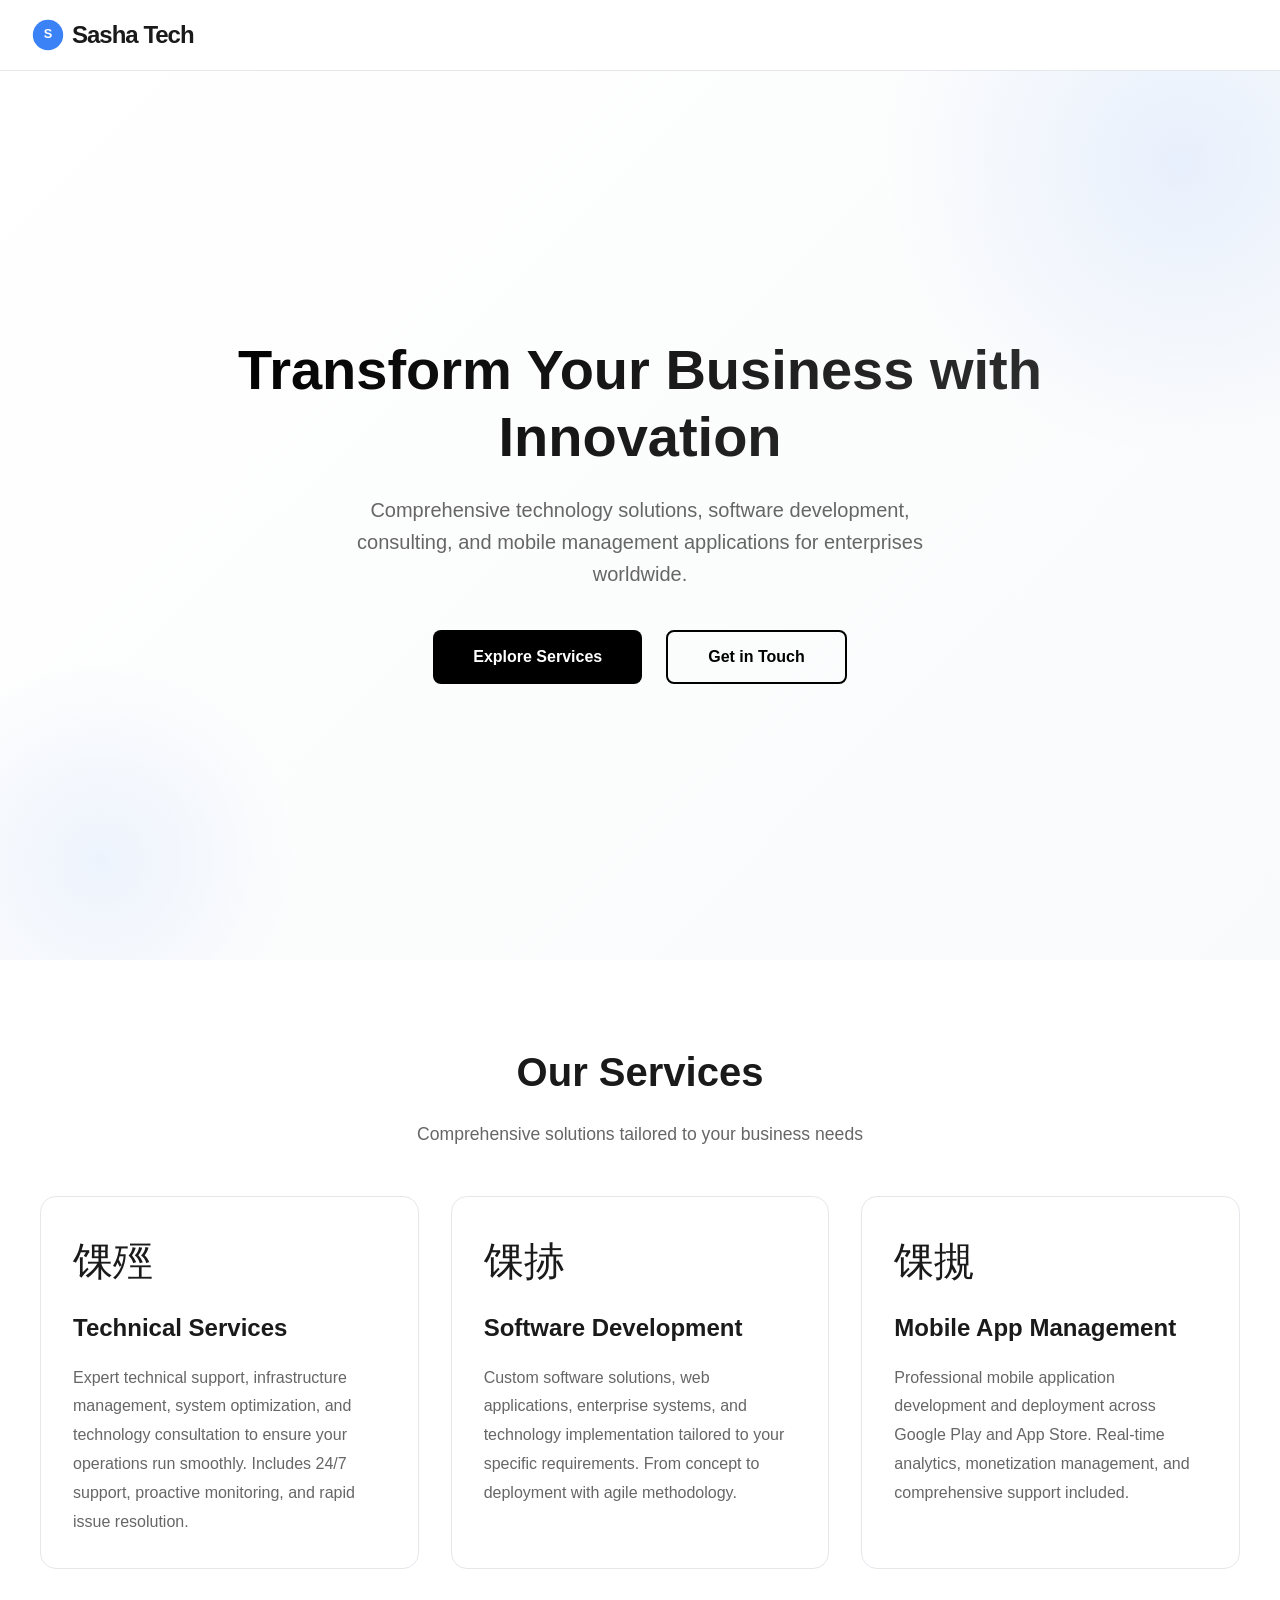
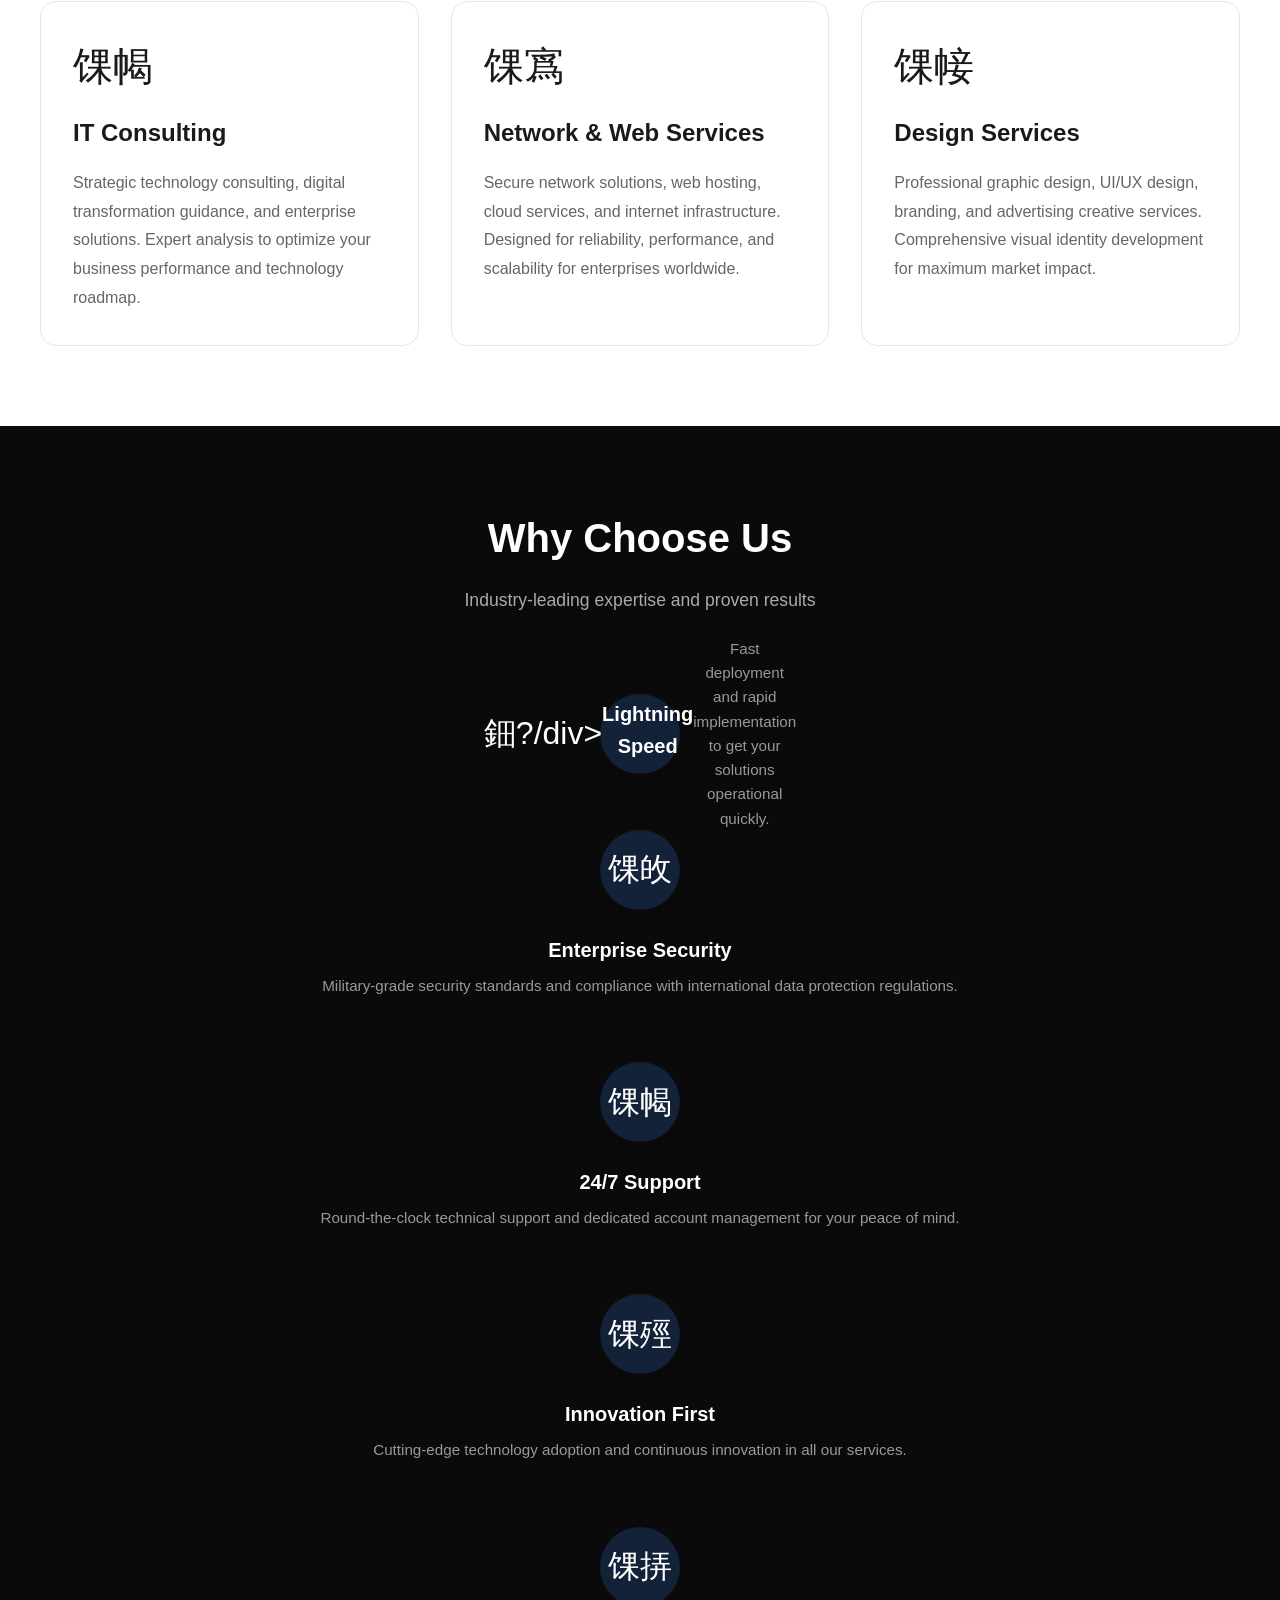
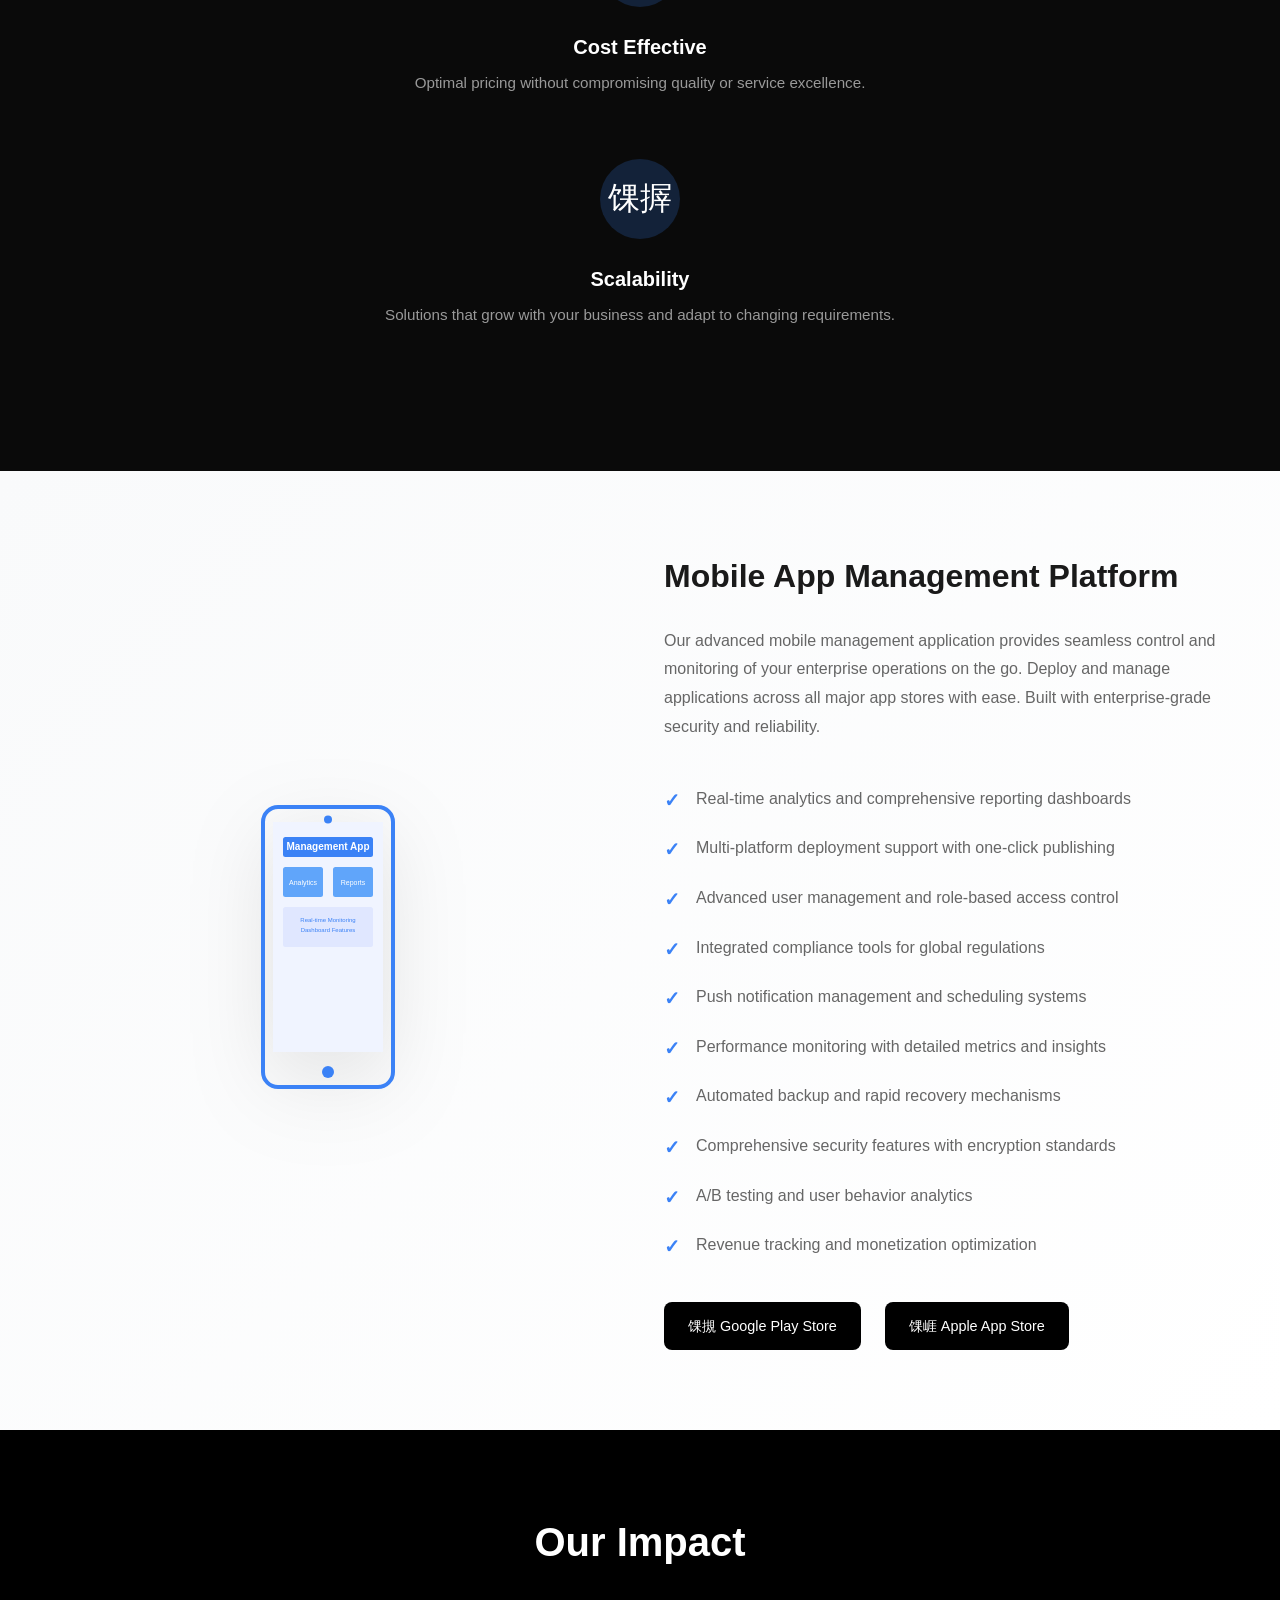
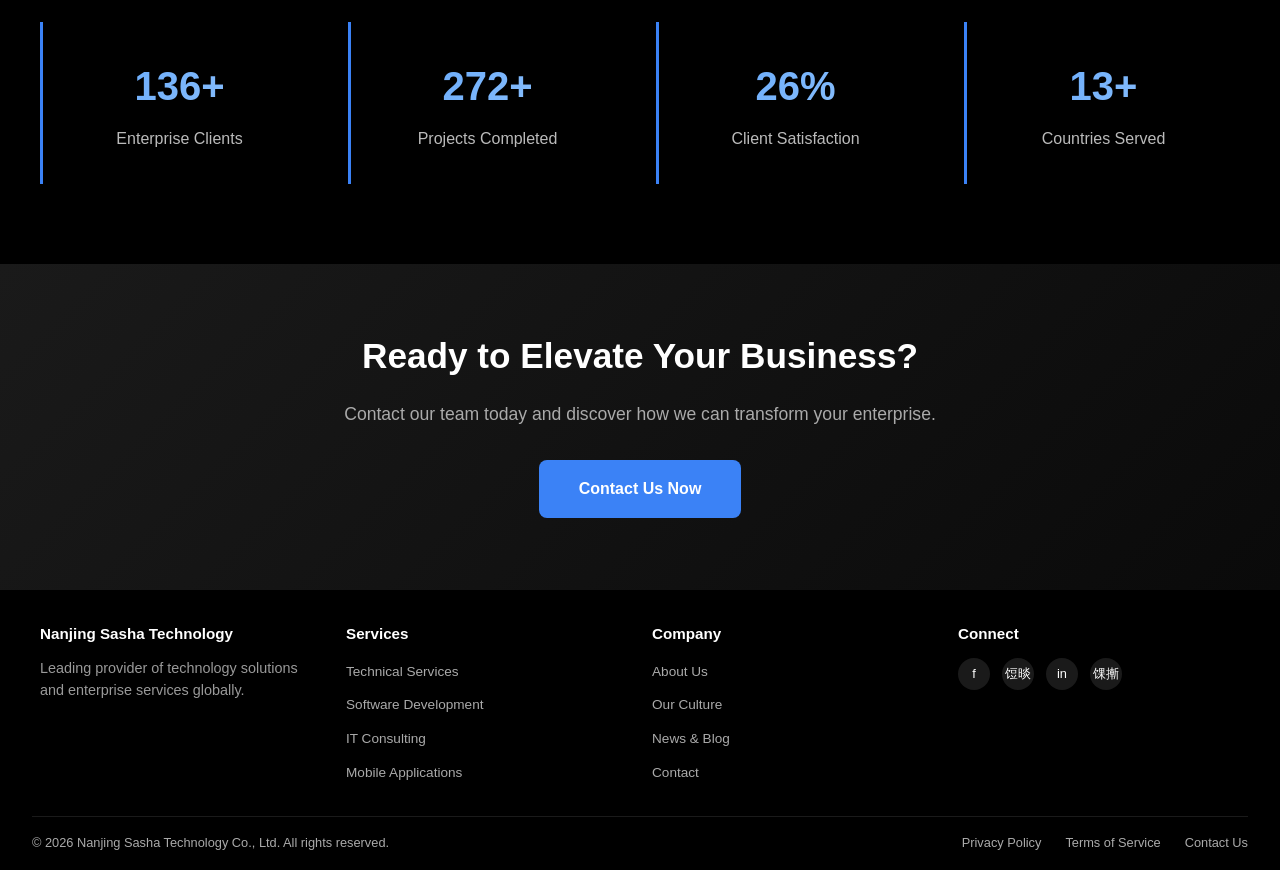
==== index.html @ 29200f88 "njsashatech" ====
﻿<!DOCTYPE html>
<html lang="en">
<head>
  <meta charset="UTF-8">
  <meta name="viewport" content="width=device-width, initial-scale=1.0">
  <meta name="description" content="Nanjing Sasha Technology - Leading Technology Solutions Provider for Global Markets. Technical Services, Software Development, IT Consulting, Mobile App Management Platform.">
  <meta name="keywords" content="technology solutions, software development, IT consulting, mobile app, technical services, enterprise solutions">
  <meta name="author" content="Nanjing Sasha Technology Co., Ltd">
  <meta property="og:title" content="Nanjing Sasha Technology - Enterprise Solutions">
  <meta property="og:description" content="Premium technology solutions and services for businesses worldwide.">
  <meta property="og:type" content="website">
  <meta property="og:url" content="https://njsashatech.com">
  
  <!-- Schema.org Structured Data -->
  <script type="application/ld+json">
  {
    "@context": "https://schema.org",
    "@type": "Organization",
    "name": "Nanjing Sasha Technology Co., Ltd",
    "url": "https://njsashatech.com",
    "logo": "https://njsashatech.com/images/logo.svg",
    "description": "Leading technology solutions and consulting services provider",
    "address": {
      "@type": "PostalAddress",
      "streetAddress": "Room 1327, Building 2, No. 222 Changhong Road",
      "addressLocality": "Nanjing",
      "addressRegion": "Jiangsu",
      "postalCode": "210000",
      "addressCountry": "CN"
    },
    "contactPoint": {
      "@type": "ContactPoint",
      "contactType": "Customer Support",
      "email": "support@dnjsashatech.com"
    },
    "sameAs": [
      "https://www.google.com",
      "https://www.facebook.com"
    ]
  }
  </script>
  
  <title>Nanjing Sasha Technology - Enterprise Solutions & IT Services</title>
  <link rel="canonical" href="https://njsashatech.com/">
  <link rel="icon" type="image/svg+xml" href="./images/logo.svg">
  <link rel="stylesheet" href="./css/styles.css">
</head>
<body>
  <!-- Header Navigation -->
  <header>
    <nav class="navbar">
      <a href="./index.html" class="logo">
        <svg viewBox="0 0 200 200" width="32" height="32">
          <circle cx="100" cy="100" r="95" fill="#3b82f6"/>
          <text x="100" y="120" text-anchor="middle" font-size="80" font-weight="bold" fill="white" font-family="Arial">S</text>
        </svg>
        Sasha Tech
      </a>
      <button class="mobile-menu-btn">鈽?/button>
      <nav>
        <ul>
          <li><a href="#home">Home</a></li>
          <li><a href="./services.html">Services</a></li>
          <li><a href="./culture.html">Culture</a></li>
          <li><a href="./news.html">News</a></li>
          <li><a href="./contact.html">Contact</a></li>
        </ul>
      </nav>
    </nav>
  </header>

  <!-- Hero Section -->
  <section id="home" class="hero">
    <div class="hero-content">
      <h1>Transform Your Business with Innovation</h1>
      <p>Comprehensive technology solutions, software development, consulting, and mobile management applications for enterprises worldwide.</p>
      <div class="hero-buttons">
        <button class="btn btn-primary" onclick="window.location.href='./services.html'">Explore Services</button>
        <button class="btn btn-secondary" onclick="window.location.href='./contact.html'">Get in Touch</button>
      </div>
    </div>
  </section>

  <!-- Services Overview Section -->
  <section id="services-overview">
    <div class="container">
      <h2 class="section-title fade-in">Our Services</h2>
      <p class="section-subtitle fade-in">Comprehensive solutions tailored to your business needs</p>
      
      <div class="services-grid">
        <div class="service-card fade-in">
          <div class="service-icon">馃殌</div>
          <h3>Technical Services</h3>
          <p>Expert technical support, infrastructure management, system optimization, and technology consultation to ensure your operations run smoothly. Includes 24/7 support, proactive monitoring, and rapid issue resolution.</p>
        </div>
        
        <div class="service-card fade-in">
          <div class="service-icon">馃捇</div>
          <h3>Software Development</h3>
          <p>Custom software solutions, web applications, enterprise systems, and technology implementation tailored to your specific requirements. From concept to deployment with agile methodology.</p>
        </div>
        
        <div class="service-card fade-in">
          <div class="service-icon">馃摫</div>
          <h3>Mobile App Management</h3>
          <p>Professional mobile application development and deployment across Google Play and App Store. Real-time analytics, monetization management, and comprehensive support included.</p>
        </div>
        
        <div class="service-card fade-in">
          <div class="service-icon">馃幆</div>
          <h3>IT Consulting</h3>
          <p>Strategic technology consulting, digital transformation guidance, and enterprise solutions. Expert analysis to optimize your business performance and technology roadmap.</p>
        </div>
        
        <div class="service-card fade-in">
          <div class="service-icon">馃寪</div>
          <h3>Network & Web Services</h3>
          <p>Secure network solutions, web hosting, cloud services, and internet infrastructure. Designed for reliability, performance, and scalability for enterprises worldwide.</p>
        </div>
        
        <div class="service-card fade-in">
          <div class="service-icon">馃帹</div>
          <h3>Design Services</h3>
          <p>Professional graphic design, UI/UX design, branding, and advertising creative services. Comprehensive visual identity development for maximum market impact.</p>
        </div>
      </div>
    </div>
  </section>

  <!-- Features Section -->
  <section class="features">
    <div class="container">
      <h2 class="section-title">Why Choose Us</h2>
      <p class="section-subtitle">Industry-leading expertise and proven results</p>
      
      <div class="features-grid">
        <div class="feature-item fade-in">
          <div class="feature-icon">鈿?/div>
          <h3>Lightning Speed</h3>
          <p>Fast deployment and rapid implementation to get your solutions operational quickly.</p>
        </div>
        
        <div class="feature-item fade-in">
          <div class="feature-icon">馃敀</div>
          <h3>Enterprise Security</h3>
          <p>Military-grade security standards and compliance with international data protection regulations.</p>
        </div>
        
        <div class="feature-item fade-in">
          <div class="feature-icon">馃幆</div>
          <h3>24/7 Support</h3>
          <p>Round-the-clock technical support and dedicated account management for your peace of mind.</p>
        </div>
        
        <div class="feature-item fade-in">
          <div class="feature-icon">馃殌</div>
          <h3>Innovation First</h3>
          <p>Cutting-edge technology adoption and continuous innovation in all our services.</p>
        </div>
        
        <div class="feature-item fade-in">
          <div class="feature-icon">馃挵</div>
          <h3>Cost Effective</h3>
          <p>Optimal pricing without compromising quality or service excellence.</p>
        </div>
        
        <div class="feature-item fade-in">
          <div class="feature-icon">馃搱</div>
          <h3>Scalability</h3>
          <p>Solutions that grow with your business and adapt to changing requirements.</p>
        </div>
      </div>
    </div>
  </section>

  <!-- Mobile App Section -->
  <section class="mobile-app">
    <div class="container">
      <div class="app-content">
        <div class="app-image">
          <svg viewBox="0 0 300 600" width="150" height="300">
            <rect x="20" y="20" width="260" height="560" rx="30" fill="none" stroke="#3b82f6" stroke-width="8"/>
            <rect x="40" y="50" width="220" height="460" fill="#f0f4ff"/>
            <circle cx="150" cy="45" r="8" fill="#3b82f6"/>
            <rect x="60" y="80" width="180" height="40" fill="#3b82f6" rx="5"/>
            <text x="150" y="105" text-anchor="middle" font-size="20" fill="white" font-weight="bold">Management App</text>
            <rect x="60" y="140" width="80" height="60" fill="#60a5fa" rx="5"/>
            <text x="100" y="175" text-anchor="middle" font-size="14" fill="white">Analytics</text>
            <rect x="160" y="140" width="80" height="60" fill="#60a5fa" rx="5"/>
            <text x="200" y="175" text-anchor="middle" font-size="14" fill="white">Reports</text>
            <rect x="60" y="220" width="180" height="80" fill="#e0e7ff" rx="5"/>
            <text x="150" y="250" text-anchor="middle" font-size="12" fill="#3b82f6">Real-time Monitoring</text>
            <text x="150" y="270" text-anchor="middle" font-size="12" fill="#3b82f6">Dashboard Features</text>
            <circle cx="150" cy="550" r="12" fill="#3b82f6"/>
          </svg>
        </div>
        
        <div class="app-description">
          <h2>Mobile App Management Platform</h2>
          <p>Our advanced mobile management application provides seamless control and monitoring of your enterprise operations on the go. Deploy and manage applications across all major app stores with ease. Built with enterprise-grade security and reliability.</p>
          
          <ul class="app-features">
            <li>Real-time analytics and comprehensive reporting dashboards</li>
            <li>Multi-platform deployment support with one-click publishing</li>
            <li>Advanced user management and role-based access control</li>
            <li>Integrated compliance tools for global regulations</li>
            <li>Push notification management and scheduling systems</li>
            <li>Performance monitoring with detailed metrics and insights</li>
            <li>Automated backup and rapid recovery mechanisms</li>
            <li>Comprehensive security features with encryption standards</li>
            <li>A/B testing and user behavior analytics</li>
            <li>Revenue tracking and monetization optimization</li>
          </ul>
          
          <div class="store-badges">
            <a href="#" class="store-badge">馃摫 Google Play Store</a>
            <a href="#" class="store-badge">馃崕 Apple App Store</a>
          </div>
        </div>
      </div>
    </div>
  </section>

  <!-- Stats Section -->
  <section class="stats">
    <div class="container">
      <h2 class="section-title">Our Impact</h2>
      
      <div class="stats-grid">
        <div class="stat-item">
          <div class="stat-number" data-target="500">500+</div>
          <div class="stat-label">Enterprise Clients</div>
        </div>
        
        <div class="stat-item">
          <div class="stat-number" data-target="1000">1000+</div>
          <div class="stat-label">Projects Completed</div>
        </div>
        
        <div class="stat-item">
          <div class="stat-number" data-target="98">98%</div>
          <div class="stat-label">Client Satisfaction</div>
        </div>
        
        <div class="stat-item">
          <div class="stat-number" data-target="50">50+</div>
          <div class="stat-label">Countries Served</div>
        </div>
      </div>
    </div>
  </section>

  <!-- CTA Section -->
  <section style="background: linear-gradient(135deg, #1a1a1a 0%, #0a0a0a 100%); color: white; text-align: center; padding: 4rem 2rem;">
    <div class="container">
      <h2 style="font-size: 2.2rem; margin-bottom: 1rem;">Ready to Elevate Your Business?</h2>
      <p style="font-size: 1.1rem; margin-bottom: 2rem; color: #aaa;">Contact our team today and discover how we can transform your enterprise.</p>
      <a href="./contact.html" class="btn btn-primary" style="background: #3b82f6;">Contact Us Now</a>
    </div>
  </section>

  <!-- Footer -->
  <footer>
    <div class="footer-content">
      <div class="footer-section">
        <h4>Nanjing Sasha Technology</h4>
        <p style="color: #999; font-size: 0.9rem; margin-top: 0.5rem;">Leading provider of technology solutions and enterprise services globally.</p>
      </div>
      
      <div class="footer-section">
        <h4>Services</h4>
        <ul>
          <li><a href="./services.html">Technical Services</a></li>
          <li><a href="./services.html">Software Development</a></li>
          <li><a href="./services.html">IT Consulting</a></li>
          <li><a href="./services.html">Mobile Applications</a></li>
        </ul>
      </div>
      
      <div class="footer-section">
        <h4>Company</h4>
        <ul>
          <li><a href="./culture.html">About Us</a></li>
          <li><a href="./culture.html">Our Culture</a></li>
          <li><a href="./news.html">News & Blog</a></li>
          <li><a href="./contact.html">Contact</a></li>
        </ul>
      </div>
      
      <div class="footer-section">
        <h4>Connect</h4>
        <div class="footer-social">
          <a href="#" class="social-icon" title="Facebook">f</a>
          <a href="#" class="social-icon" title="Twitter">饾晱</a>
          <a href="#" class="social-icon" title="LinkedIn">in</a>
          <a href="#" class="social-icon" title="Instagram">馃摲</a>
        </div>
      </div>
    </div>
    
    <div class="footer-bottom">
      <div>&copy; 2026 Nanjing Sasha Technology Co., Ltd. All rights reserved.</div>
      <div class="footer-links">
        <a href="./privacy.html">Privacy Policy</a>
        <a href="./terms.html">Terms of Service</a>
        <a href="./contact.html">Contact Us</a>
      </div>
    </div>
  </footer>

  <script src="./js/main.js"></script>
</body>
</html>
---- css/styles.css ----
/* =================================================================
   NANJING SASHA TECHNOLOGY - Global Styles
   Premium Corporate Website with Tesla-inspired Design
   ================================================================= */

* {
  margin: 0;
  padding: 0;
  box-sizing: border-box;
}

:root {
  --primary-color: #000;
  --secondary-color: #f1f1f1;
  --accent-color: #3b82f6;
  --text-dark: #1a1a1a;
  --text-light: #666;
  --bg-light: #ffffff;
  --bg-dark: #0a0a0a;
  --border-color: #e5e7eb;
  --transition: all 0.3s cubic-bezier(0.4, 0, 0.2, 1);
  --transition-slow: all 0.6s cubic-bezier(0.4, 0, 0.2, 1);
}

html {
  scroll-behavior: smooth;
  font-size: 16px;
}

body {
  font-family: -apple-system, BlinkMacSystemFont, 'Segoe UI', 'Roboto', 'Oxygen',
    'Ubuntu', 'Cantarell', 'Fira Sans', 'Droid Sans', 'Helvetica Neue',
    sans-serif;
  -webkit-font-smoothing: antialiased;
  -moz-osx-font-smoothing: grayscale;
  color: var(--text-dark);
  background-color: var(--bg-light);
  line-height: 1.6;
  overflow-x: hidden;
}

/* =================================================================
   HEADER & NAVIGATION
   ================================================================= */

header {
  position: fixed;
  top: 0;
  left: 0;
  right: 0;
  z-index: 1000;
  background: rgba(255, 255, 255, 0.95);
  backdrop-filter: blur(10px);
  border-bottom: 1px solid var(--border-color);
  transition: var(--transition);
}

header.scrolled {
  box-shadow: 0 4px 20px rgba(0, 0, 0, 0.08);
  background: rgba(255, 255, 255, 0.98);
}

.navbar {
  display: flex;
  justify-content: space-between;
  align-items: center;
  padding: 1rem 2rem;
  max-width: 100%;
}

.logo {
  font-size: 1.5rem;
  font-weight: 700;
  letter-spacing: -1px;
  display: flex;
  align-items: center;
  gap: 0.5rem;
}

.logo svg {
  width: 32px;
  height: 32px;
  transition: var(--transition);
}

.logo:hover svg {
  transform: scale(1.1);
}

nav ul {
  display: flex;
  list-style: none;
  gap: 2rem;
}

nav a {
  text-decoration: none;
  color: var(--text-dark);
  font-weight: 500;
  font-size: 0.95rem;
  position: relative;
  transition: var(--transition);
}

nav a::after {
  content: '';
  position: absolute;
  bottom: -4px;
  left: 0;
  width: 0;
  height: 2px;
  background: var(--accent-color);
  transition: width 0.3s ease;
}

nav a:hover::after {
  width: 100%;
}

.mobile-menu-btn {
  display: none;
  background: none;
  border: none;
  cursor: pointer;
  font-size: 1.5rem;
}

/* =================================================================
   HERO SECTION
   ================================================================= */

.hero {
  margin-top: 60px;
  min-height: 100vh;
  display: flex;
  align-items: center;
  justify-content: center;
  background: linear-gradient(135deg, #ffffff 0%, #f9fafb 100%);
  position: relative;
  overflow: hidden;
}

.hero::before {
  content: '';
  position: absolute;
  width: 600px;
  height: 600px;
  background: radial-gradient(circle, rgba(59, 130, 246, 0.1) 0%, transparent 70%);
  border-radius: 50%;
  top: -200px;
  right: -200px;
  animation: float 6s ease-in-out infinite;
}

.hero::after {
  content: '';
  position: absolute;
  width: 400px;
  height: 400px;
  background: radial-gradient(circle, rgba(59, 130, 246, 0.08) 0%, transparent 70%);
  border-radius: 50%;
  bottom: -100px;
  left: -100px;
  animation: float 8s ease-in-out infinite reverse;
}

@keyframes float {
  0%, 100% {
    transform: translateY(0px);
  }
  50% {
    transform: translateY(30px);
  }
}

.hero-content {
  position: relative;
  z-index: 2;
  text-align: center;
  max-width: 900px;
  padding: 2rem;
  animation: fadeInUp 0.8s ease 0.2s both;
}

@keyframes fadeInUp {
  from {
    opacity: 0;
    transform: translateY(30px);
  }
  to {
    opacity: 1;
    transform: translateY(0);
  }
}

.hero h1 {
  font-size: 3.5rem;
  font-weight: 700;
  line-height: 1.2;
  margin-bottom: 1.5rem;
  background: linear-gradient(135deg, #000 0%, #333 100%);
  -webkit-background-clip: text;
  -webkit-text-fill-color: transparent;
  background-clip: text;
}

.hero p {
  font-size: 1.25rem;
  color: var(--text-light);
  margin-bottom: 2.5rem;
  max-width: 600px;
  margin-left: auto;
  margin-right: auto;
}

.hero-buttons {
  display: flex;
  gap: 1.5rem;
  justify-content: center;
  flex-wrap: wrap;
}

.btn {
  padding: 1rem 2.5rem;
  font-size: 1rem;
  font-weight: 600;
  border: none;
  border-radius: 0.5rem;
  cursor: pointer;
  transition: var(--transition);
  text-decoration: none;
  display: inline-block;
  position: relative;
  overflow: hidden;
}

.btn::before {
  content: '';
  position: absolute;
  top: 50%;
  left: 50%;
  width: 0;
  height: 0;
  border-radius: 50%;
  background: rgba(255, 255, 255, 0.2);
  transform: translate(-50%, -50%);
  transition: width 0.6s, height 0.6s;
}

.btn:hover::before {
  width: 300px;
  height: 300px;
}

.btn-primary {
  background: var(--primary-color);
  color: white;
}

.btn-primary:hover {
  transform: translateY(-2px);
  box-shadow: 0 20px 40px rgba(0, 0, 0, 0.2);
}

.btn-secondary {
  background: transparent;
  color: var(--primary-color);
  border: 2px solid var(--primary-color);
}

.btn-secondary:hover {
  background: var(--primary-color);
  color: white;
  transform: translateY(-2px);
}

/* =================================================================
   SECTIONS
   ================================================================= */

section {
  padding: 5rem 2rem;
}

.container {
  max-width: 1200px;
  margin: 0 auto;
}

.section-title {
  font-size: 2.5rem;
  font-weight: 700;
  text-align: center;
  margin-bottom: 1rem;
  animation: fadeIn 0.6s ease;
}

.section-subtitle {
  font-size: 1.1rem;
  color: var(--text-light);
  text-align: center;
  margin-bottom: 3rem;
}

/* =================================================================
   SERVICES SECTION
   ================================================================= */

.services-grid {
  display: grid;
  grid-template-columns: repeat(auto-fit, minmax(300px, 1fr));
  gap: 2rem;
  margin-top: 3rem;
}

.service-card {
  background: var(--bg-light);
  border: 1px solid var(--border-color);
  border-radius: 1rem;
  padding: 2rem;
  transition: var(--transition);
  position: relative;
  overflow: hidden;
}

.service-card::before {
  content: '';
  position: absolute;
  top: 0;
  left: 0;
  right: 0;
  height: 4px;
  background: linear-gradient(90deg, var(--accent-color), #60a5fa);
  transform: scaleX(0);
  transform-origin: left;
  transition: transform 0.5s ease;
}

.service-card:hover {
  border-color: var(--accent-color);
  box-shadow: 0 20px 40px rgba(59, 130, 246, 0.1);
  transform: translateY(-5px);
}

.service-card:hover::before {
  transform: scaleX(1);
}

.service-icon {
  font-size: 2.5rem;
  margin-bottom: 1rem;
  display: inline-block;
  transition: var(--transition);
}

.service-card:hover .service-icon {
  transform: scale(1.2) rotate(5deg);
}

.service-card h3 {
  font-size: 1.5rem;
  margin-bottom: 1rem;
}

.service-card p {
  color: var(--text-light);
  line-height: 1.8;
}

/* =================================================================
   FEATURES SECTION
   ================================================================= */

.features {
  background: var(--bg-dark);
  color: white;
}

.features .section-title {
  color: white;
}

.features .section-subtitle {
  color: #aaa;
}

.features-grid {
  display: grid;
  grid-template-columns: repeat(auto-fit, minmax(250px, 1fr));
  gap: 2rem;
  margin-top: 3rem;
}

.feature-item {
  text-align: center;
  padding: 2rem;
  transition: var(--transition);
}

.feature-item:hover {
  transform: translateY(-10px);
}

.feature-icon {
  width: 80px;
  height: 80px;
  background: rgba(59, 130, 246, 0.2);
  border-radius: 50%;
  display: flex;
  align-items: center;
  justify-content: center;
  margin: 0 auto 1.5rem;
  font-size: 2rem;
  transition: var(--transition);
}

.feature-item:hover .feature-icon {
  background: rgba(59, 130, 246, 0.4);
  transform: scale(1.1) rotate(10deg);
}

.feature-item h3 {
  font-size: 1.25rem;
  margin-bottom: 0.5rem;
}

.feature-item p {
  color: #999;
  font-size: 0.95rem;
}

/* =================================================================
   MOBILE APP SECTION
   ================================================================= */

.mobile-app {
  background: linear-gradient(135deg, #f9fafb 0%, #ffffff 100%);
}

.app-content {
  display: grid;
  grid-template-columns: 1fr 1fr;
  gap: 3rem;
  align-items: center;
}

.app-image {
  text-align: center;
  animation: slideInRight 0.8s ease;
}

.app-image svg {
  max-width: 100%;
  height: auto;
  filter: drop-shadow(0 20px 40px rgba(0, 0, 0, 0.1));
}

.app-description h2 {
  font-size: 2rem;
  margin-bottom: 1.5rem;
}

.app-description p {
  color: var(--text-light);
  margin-bottom: 1.5rem;
  line-height: 1.8;
}

.app-features {
  margin: 2rem 0;
}

.app-features li {
  list-style: none;
  padding: 0.75rem 0;
  padding-left: 2rem;
  position: relative;
  color: var(--text-light);
}

.app-features li::before {
  content: '✓';
  position: absolute;
  left: 0;
  color: var(--accent-color);
  font-weight: bold;
  font-size: 1.2rem;
}

@keyframes slideInRight {
  from {
    opacity: 0;
    transform: translateX(50px);
  }
  to {
    opacity: 1;
    transform: translateX(0);
  }
}

.store-badges {
  display: flex;
  gap: 1.5rem;
  margin-top: 2rem;
}

.store-badge {
  display: inline-block;
  padding: 0.8rem 1.5rem;
  background: var(--primary-color);
  color: white;
  border-radius: 0.5rem;
  text-decoration: none;
  font-size: 0.9rem;
  transition: var(--transition);
}

.store-badge:hover {
  transform: translateY(-3px);
  box-shadow: 0 10px 25px rgba(0, 0, 0, 0.15);
}

/* =================================================================
   STATS SECTION
   ================================================================= */

.stats {
  background: var(--primary-color);
  color: white;
}

.stats .section-title {
  color: white;
}

.stats-grid {
  display: grid;
  grid-template-columns: repeat(auto-fit, minmax(200px, 1fr));
  gap: 2rem;
  margin-top: 3rem;
}

.stat-item {
  text-align: center;
  padding: 2rem;
  border-left: 3px solid var(--accent-color);
  animation: slideUp 0.6s ease;
}

@keyframes slideUp {
  from {
    opacity: 0;
    transform: translateY(20px);
  }
  to {
    opacity: 1;
    transform: translateY(0);
  }
}

.stat-number {
  font-size: 2.5rem;
  font-weight: 700;
  margin-bottom: 0.5rem;
  background: linear-gradient(135deg, #60a5fa, #93c5fd);
  -webkit-background-clip: text;
  -webkit-text-fill-color: transparent;
  background-clip: text;
}

.stat-label {
  font-size: 1rem;
  color: #bbb;
}

/* =================================================================
   CULTURE SECTION
   ================================================================= */

.culture-grid {
  display: grid;
  grid-template-columns: repeat(auto-fit, minmax(280px, 1fr));
  gap: 2rem;
  margin-top: 3rem;
}

.culture-card {
  background: var(--bg-light);
  border-radius: 1rem;
  overflow: hidden;
  transition: var(--transition);
  box-shadow: 0 10px 30px rgba(0, 0, 0, 0.05);
}

.culture-card:hover {
  transform: translateY(-10px);
  box-shadow: 0 20px 40px rgba(0, 0, 0, 0.15);
}

.culture-image {
  width: 100%;
  height: 200px;
  background: linear-gradient(135deg, var(--accent-color), #60a5fa);
  display: flex;
  align-items: center;
  justify-content: center;
  font-size: 3rem;
  overflow: hidden;
}

.culture-image svg {
  width: 80%;
  height: 80%;
}

.culture-content {
  padding: 1.5rem;
}

.culture-content h3 {
  font-size: 1.3rem;
  margin-bottom: 0.5rem;
}

.culture-content p {
  color: var(--text-light);
  font-size: 0.95rem;
  line-height: 1.6;
}

/* =================================================================
   NEWS/BLOG SECTION
   ================================================================= */

.news-grid {
  display: grid;
  grid-template-columns: repeat(auto-fit, minmax(300px, 1fr));
  gap: 2rem;
  margin-top: 3rem;
}

.news-card {
  background: var(--bg-light);
  border-radius: 1rem;
  overflow: hidden;
  transition: var(--transition);
  border: 1px solid var(--border-color);
}

.news-card:hover {
  box-shadow: 0 20px 40px rgba(0, 0, 0, 0.1);
  transform: translateY(-5px);
}

.news-date {
  padding: 1rem;
  background: var(--accent-color);
  color: white;
  font-size: 0.9rem;
  font-weight: 600;
}

.news-content {
  padding: 1.5rem;
}

.news-content h3 {
  font-size: 1.25rem;
  margin-bottom: 0.5rem;
}

.news-excerpt {
  color: var(--text-light);
  font-size: 0.95rem;
  line-height: 1.6;
  margin-bottom: 1rem;
}

.read-more {
  color: var(--accent-color);
  text-decoration: none;
  font-weight: 600;
  transition: var(--transition);
}

.read-more:hover {
  gap: 0.5rem;
  display: inline-flex;
  align-items: center;
}

/* =================================================================
   CONTACT SECTION
   ================================================================= */

.contact {
  background: linear-gradient(135deg, var(--bg-dark) 0%, #1a1a1a 100%);
  color: white;
}

.contact .section-title {
  color: white;
}

.contact .section-subtitle {
  color: #aaa;
}

.contact-container {
  display: grid;
  grid-template-columns: 1fr 1fr;
  gap: 3rem;
  margin-top: 3rem;
}

.contact-info {
  display: flex;
  flex-direction: column;
  gap: 2rem;
}

.contact-item {
  display: flex;
  gap: 1.5rem;
  animation: fadeIn 0.6s ease;
}

.contact-icon {
  width: 50px;
  height: 50px;
  background: rgba(59, 130, 246, 0.2);
  border-radius: 50%;
  display: flex;
  align-items: center;
  justify-content: center;
  font-size: 1.5rem;
  flex-shrink: 0;
}

.contact-details h3 {
  margin-bottom: 0.25rem;
  color: var(--accent-color);
}

.contact-details p {
  color: #ccc;
}

.contact-details a {
  color: var(--accent-color);
  text-decoration: none;
  transition: var(--transition);
}

.contact-details a:hover {
  text-decoration: underline;
}

.contact-form {
  background: rgba(255, 255, 255, 0.05);
  padding: 2rem;
  border-radius: 1rem;
  border: 1px solid rgba(255, 255, 255, 0.1);
  backdrop-filter: blur(10px);
}

.contact-form h3 {
  margin-bottom: 1.5rem;
}

.form-group {
  margin-bottom: 1.5rem;
}

.form-group label {
  display: block;
  margin-bottom: 0.5rem;
  font-size: 0.95rem;
  font-weight: 500;
}

.form-group input,
.form-group textarea {
  width: 100%;
  padding: 0.8rem;
  background: rgba(255, 255, 255, 0.1);
  border: 1px solid rgba(255, 255, 255, 0.2);
  border-radius: 0.5rem;
  color: white;
  font-family: inherit;
  transition: var(--transition);
}

.form-group input::placeholder,
.form-group textarea::placeholder {
  color: rgba(255, 255, 255, 0.5);
}

.form-group input:focus,
.form-group textarea:focus {
  outline: none;
  background: rgba(255, 255, 255, 0.15);
  border-color: var(--accent-color);
  box-shadow: 0 0 20px rgba(59, 130, 246, 0.3);
}

.form-group textarea {
  resize: vertical;
  min-height: 120px;
}

.form-submit {
  width: 100%;
  padding: 1rem;
  background: var(--accent-color);
  color: white;
  border: none;
  border-radius: 0.5rem;
  font-size: 1rem;
  font-weight: 600;
  cursor: pointer;
  transition: var(--transition);
}

.form-submit:hover {
  background: #2563eb;
  transform: translateY(-2px);
  box-shadow: 0 10px 25px rgba(59, 130, 246, 0.3);
}

@keyframes fadeIn {
  from {
    opacity: 0;
  }
  to {
    opacity: 1;
  }
}

/* =================================================================
   FOOTER
   ================================================================= */

footer {
  background: var(--primary-color);
  color: #aaa;
  padding: 2rem 2rem 1rem;
}

.footer-content {
  max-width: 1200px;
  margin: 0 auto;
  display: grid;
  grid-template-columns: repeat(auto-fit, minmax(180px, 1fr));
  gap: 1.5rem;
  margin-bottom: 1.5rem;
}

.footer-section h4 {
  color: white;
  margin-bottom: 0.75rem;
  font-size: 0.95rem;
  font-weight: 600;
}

.footer-section p {
  font-size: 0.85rem;
  line-height: 1.5;
}

.footer-section ul {
  list-style: none;
}

.footer-section ul li {
  margin-bottom: 0.5rem;
}

.footer-section ul li a {
  color: #aaa;
  text-decoration: none;
  transition: var(--transition);
  font-size: 0.85rem;
}

.footer-section ul li a:hover {
  color: var(--accent-color);
}

.footer-social {
  display: flex;
  gap: 0.75rem;
}

.social-icon {
  width: 32px;
  height: 32px;
  background: rgba(255, 255, 255, 0.1);
  border-radius: 50%;
  display: flex;
  align-items: center;
  justify-content: center;
  text-decoration: none;
  color: white;
  transition: var(--transition);
  font-size: 0.8rem;
}

.social-icon:hover {
  background: var(--accent-color);
  transform: translateY(-2px);
}

.footer-bottom {
  border-top: 1px solid rgba(255, 255, 255, 0.1);
  padding-top: 1rem;
  display: flex;
  justify-content: space-between;
  align-items: center;
  flex-wrap: wrap;
  gap: 0.75rem;
  font-size: 0.8rem;
}

.footer-links {
  display: flex;
  gap: 1.5rem;
}

.footer-links a {
  color: #aaa;
  text-decoration: none;
  font-size: 0.8rem;
  transition: var(--transition);
}

.footer-links a:hover {
  color: var(--accent-color);
}

/* =================================================================
   RESPONSIVE DESIGN
   ================================================================= */

@media (max-width: 768px) {
  .hero h1 {
    font-size: 2rem;
  }

  .hero p {
    font-size: 1rem;
  }

  nav ul {
    display: none;
  }

  .mobile-menu-btn {
    display: block;
  }

  nav.mobile-open ul {
    display: flex;
    flex-direction: column;
    position: absolute;
    top: 60px;
    left: 0;
    right: 0;
    background: white;
    padding: 1rem;
    gap: 0;
    box-shadow: 0 4px 12px rgba(0, 0, 0, 0.1);
  }

  nav.mobile-open a {
    padding: 0.75rem 0;
    display: block;
  }

  .hero-buttons {
    flex-direction: column;
  }

  .app-content {
    grid-template-columns: 1fr;
  }

  .contact-container {
    grid-template-columns: 1fr;
  }

  section {
    padding: 3rem 1rem;
  }

  .section-title {
    font-size: 1.8rem;
  }

  .footer-bottom {
    flex-direction: column;
    align-items: flex-start;
  }
}

@media (max-width: 480px) {
  .hero h1 {
    font-size: 1.5rem;
  }

  .hero-buttons {
    gap: 1rem;
  }

  .btn {
    padding: 0.75rem 1.5rem;
    font-size: 0.9rem;
  }

  .navbar {
    padding: 0.75rem 1rem;
  }

  nav ul {
    gap: 1rem;
  }

  .services-grid,
  .features-grid,
  .news-grid {
    grid-template-columns: 1fr;
  }

  .store-badges {
    flex-direction: column;
  }
}

/* =================================================================
   SCROLL ANIMATIONS
   ================================================================= */

.fade-in {
  opacity: 0;
  transform: translateY(20px);
  transition: var(--transition-slow);
}

.fade-in.visible {
  opacity: 1;
  transform: translateY(0);
}

/* =================================================================
   UTILITY CLASSES
   ================================================================= */

.text-center {
  text-align: center;
}

.mt-3 {
  margin-top: 1.5rem;
}

.mb-3 {
  margin-bottom: 1.5rem;
}

.gap-2 {
  gap: 1rem;
}
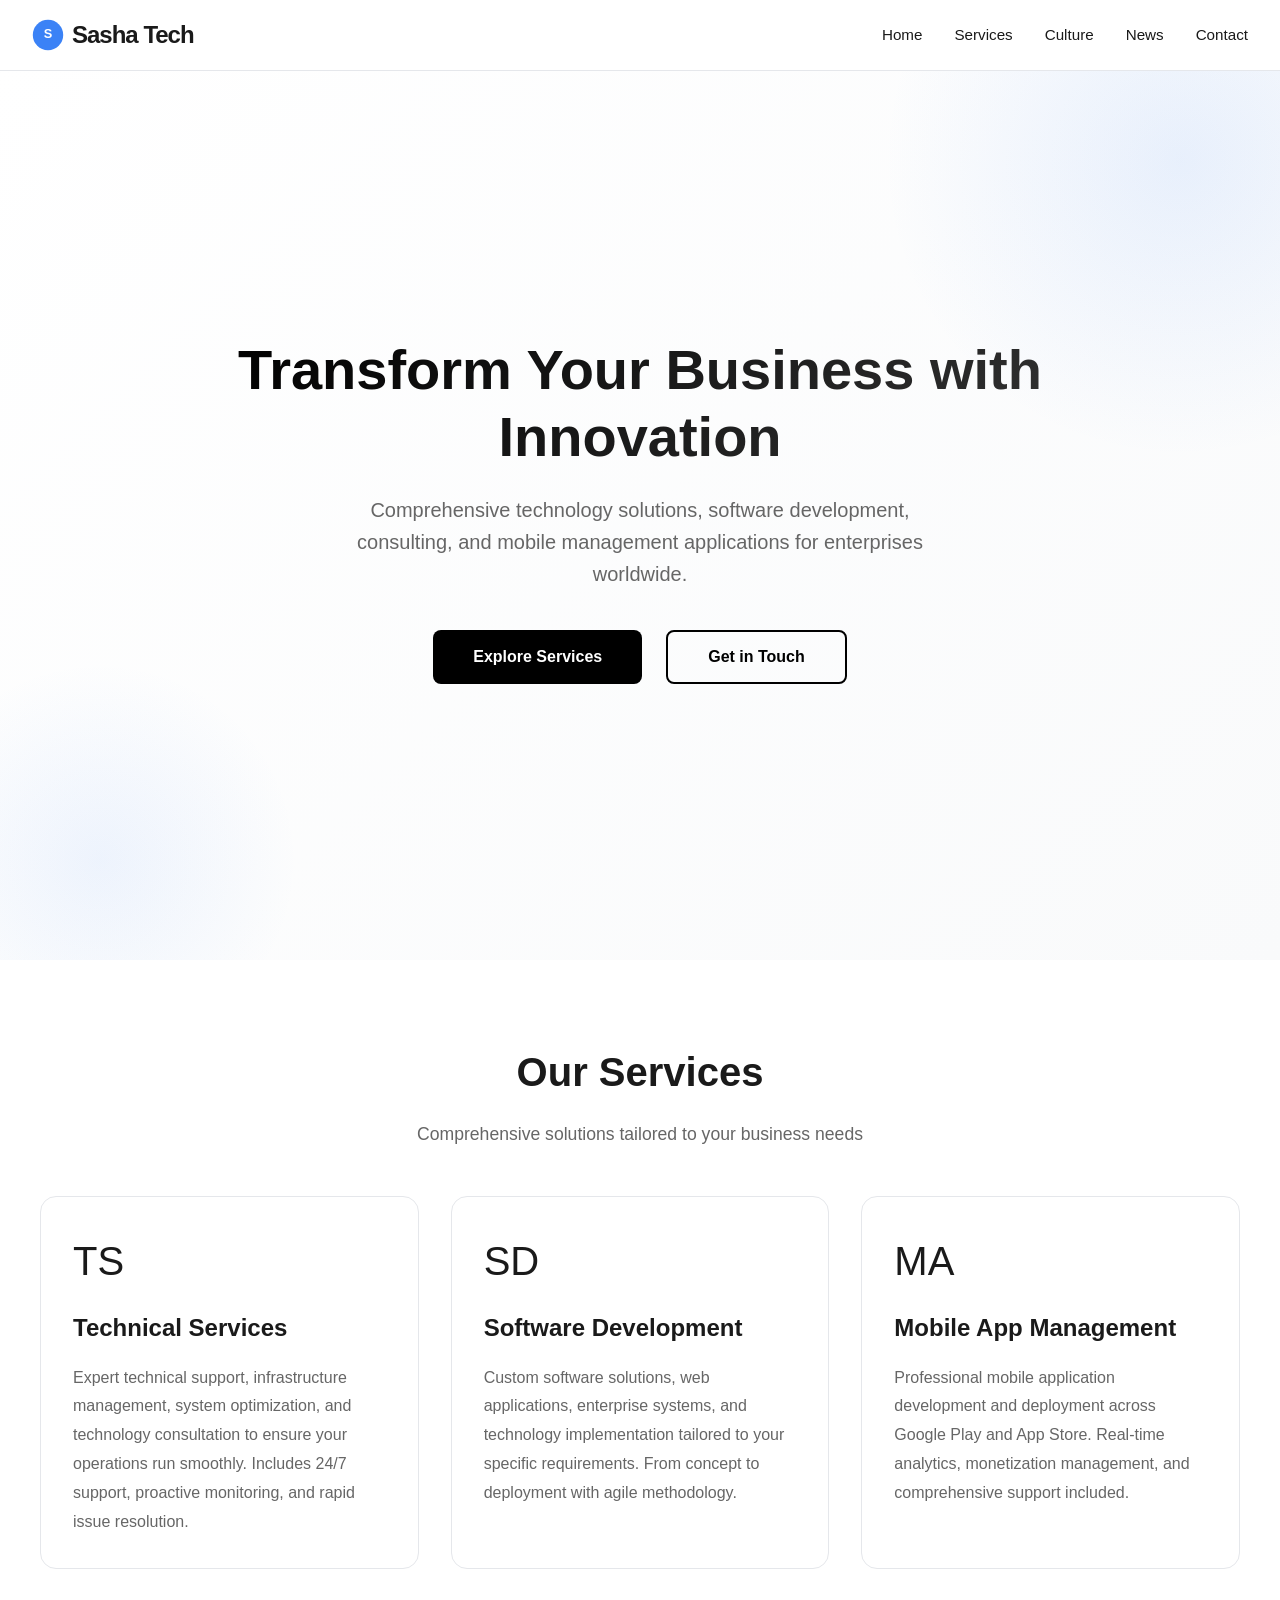
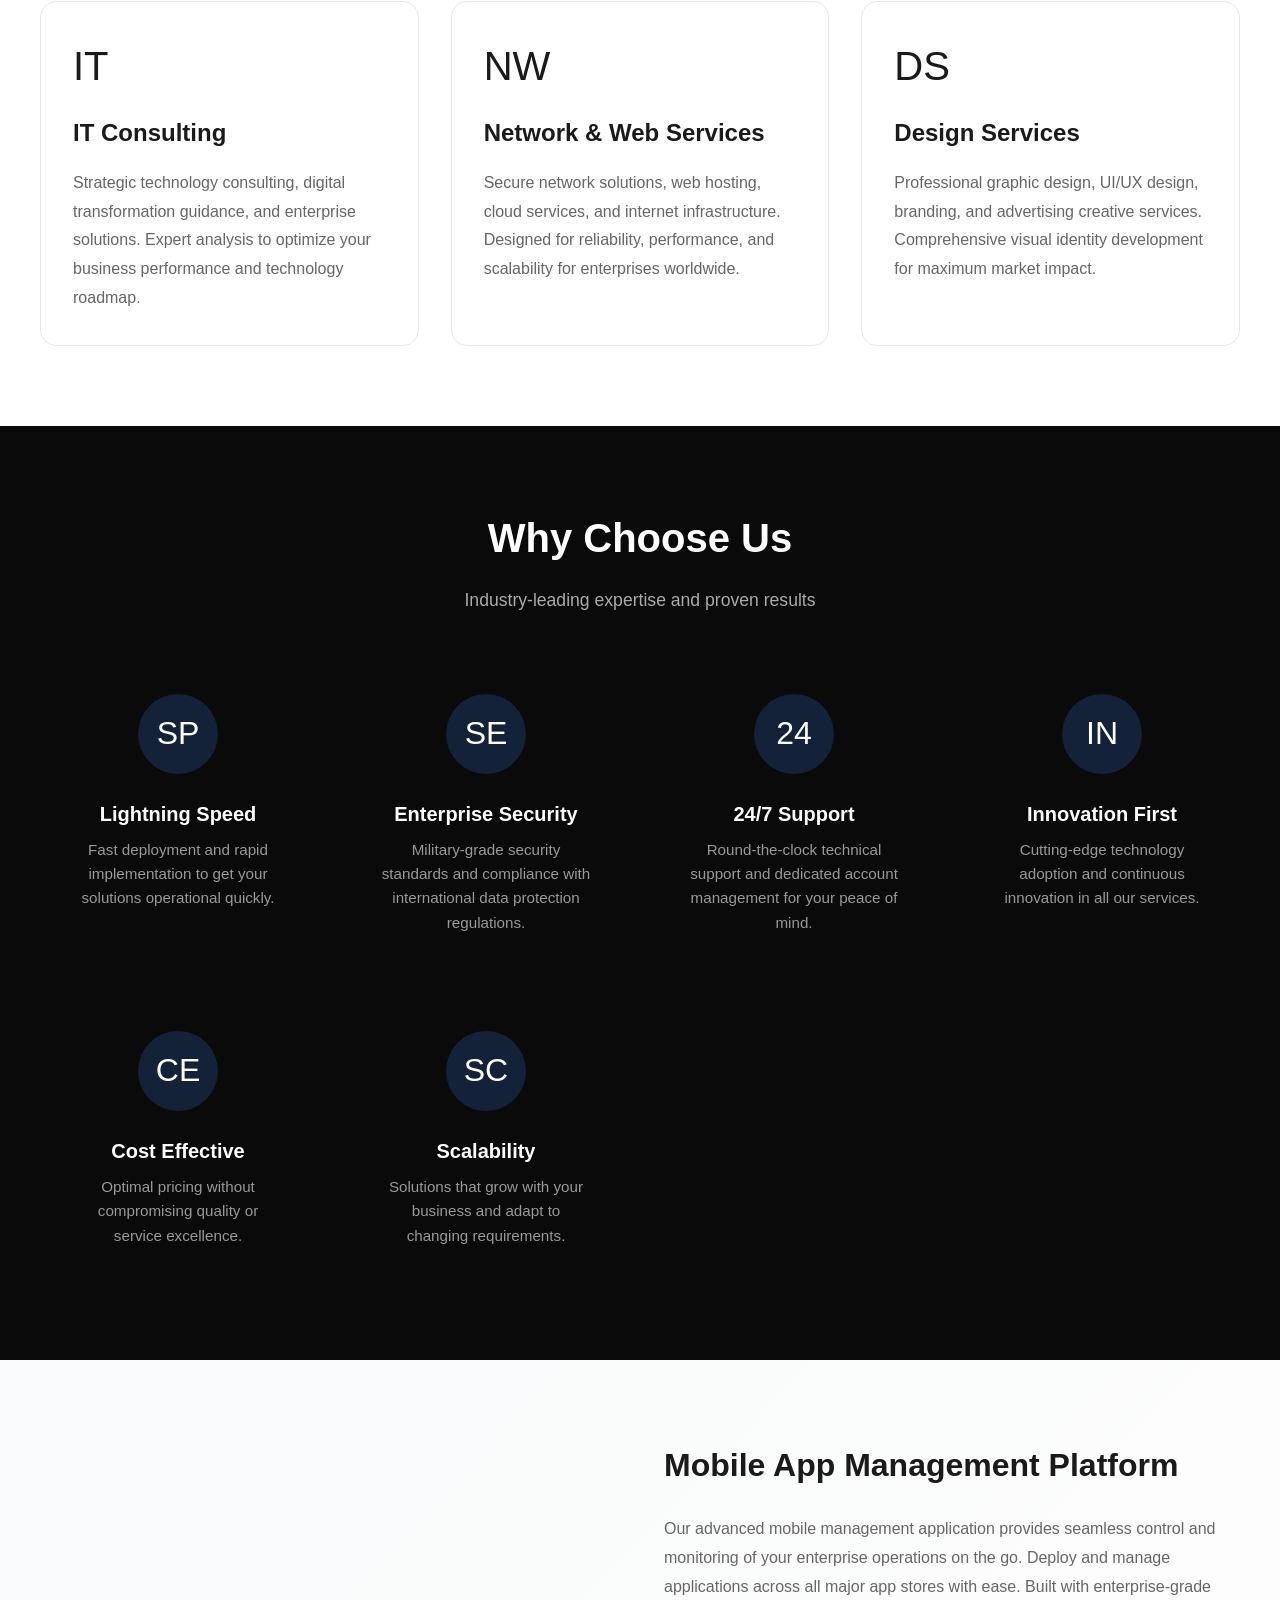
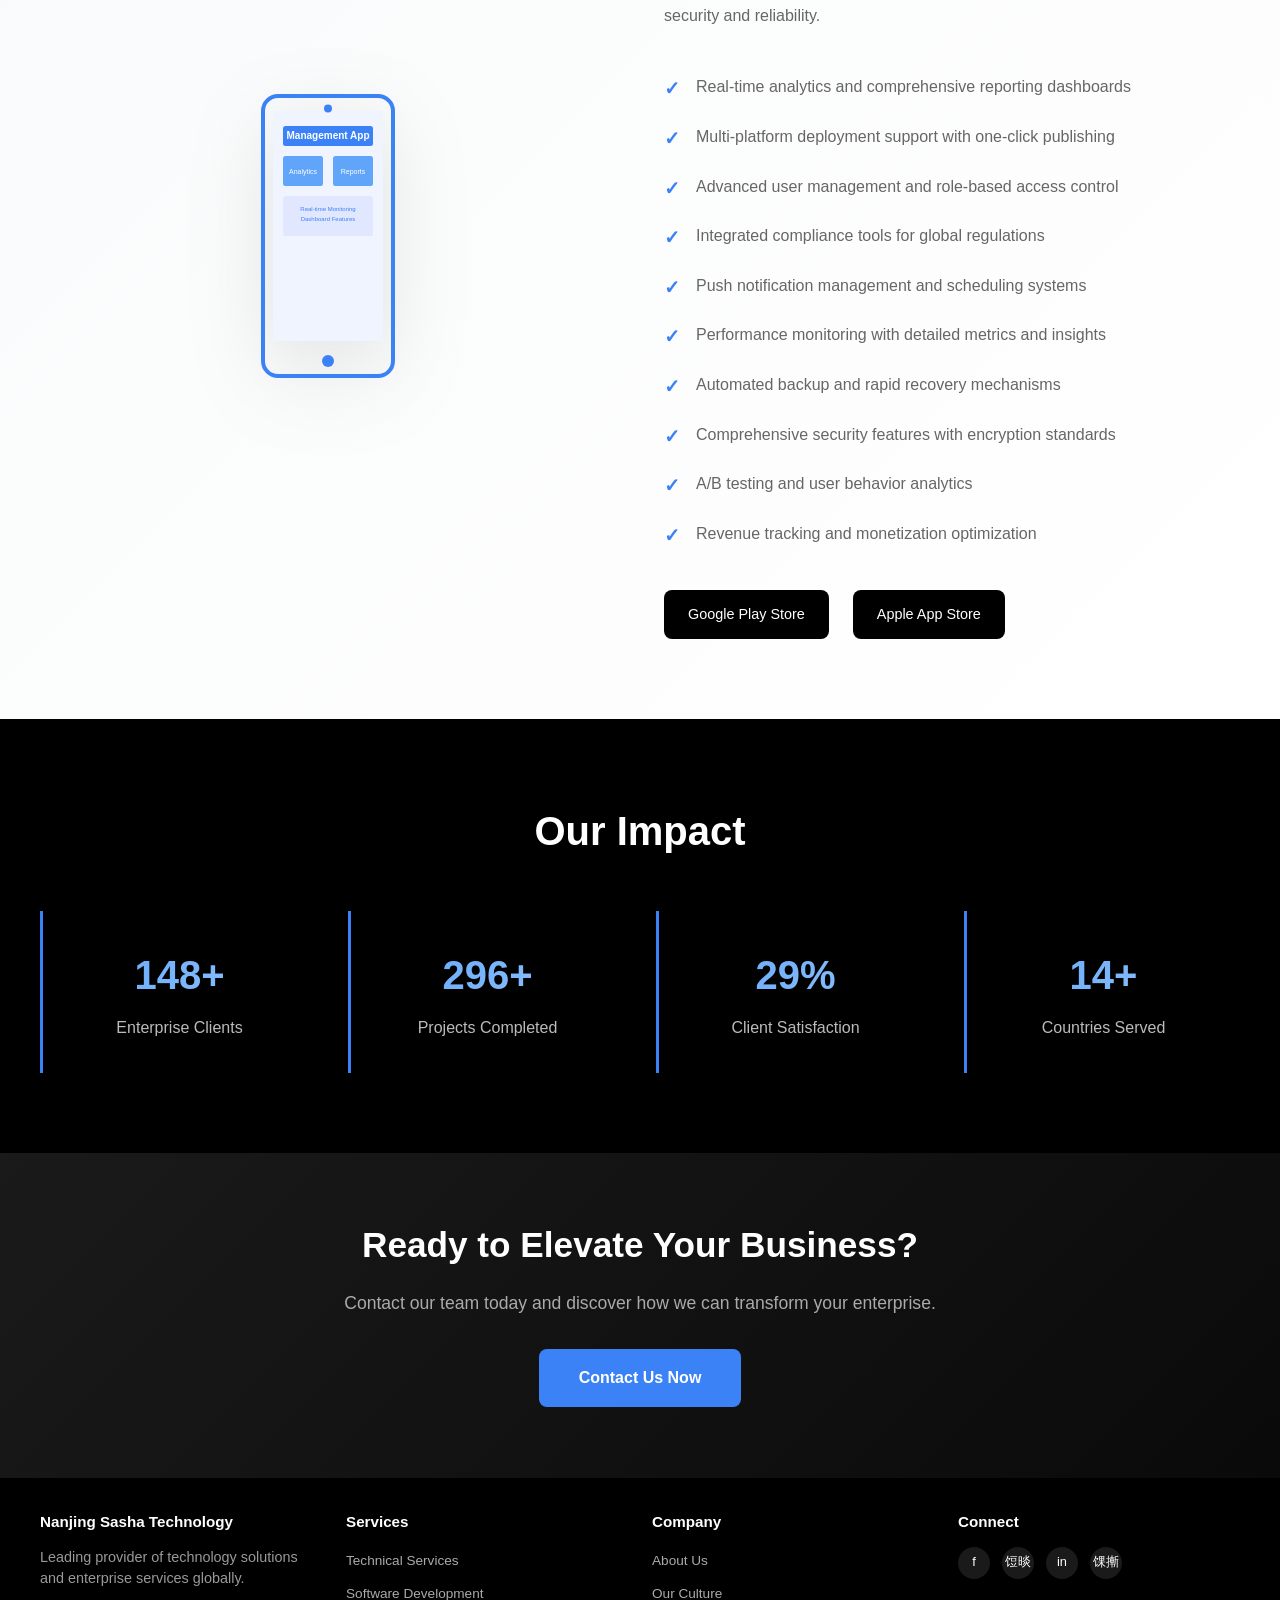
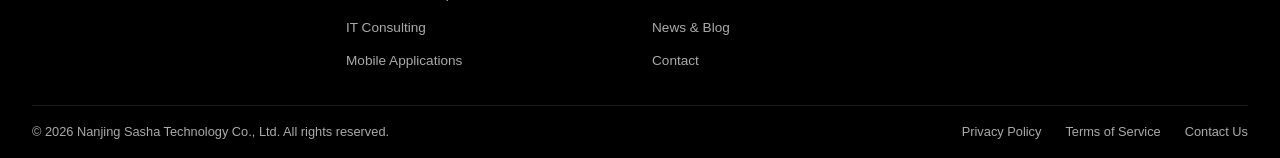
==== commit d01059d5: "njsashatech1" ====
--- a/index.html
+++ b/index.html
@@ -56,7 +56,7 @@
         </svg>
         Sasha Tech
       </a>
-      <button class="mobile-menu-btn">鈽?/button>
+      <button class="mobile-menu-btn">Menu</button>
       <nav>
         <ul>
           <li><a href="#home">Home</a></li>
@@ -89,37 +89,37 @@
       
       <div class="services-grid">
         <div class="service-card fade-in">
-          <div class="service-icon">馃殌</div>
+          <div class="service-icon">TS</div>
           <h3>Technical Services</h3>
           <p>Expert technical support, infrastructure management, system optimization, and technology consultation to ensure your operations run smoothly. Includes 24/7 support, proactive monitoring, and rapid issue resolution.</p>
         </div>
         
         <div class="service-card fade-in">
-          <div class="service-icon">馃捇</div>
+          <div class="service-icon">SD</div>
           <h3>Software Development</h3>
           <p>Custom software solutions, web applications, enterprise systems, and technology implementation tailored to your specific requirements. From concept to deployment with agile methodology.</p>
         </div>
         
         <div class="service-card fade-in">
-          <div class="service-icon">馃摫</div>
+          <div class="service-icon">MA</div>
           <h3>Mobile App Management</h3>
           <p>Professional mobile application development and deployment across Google Play and App Store. Real-time analytics, monetization management, and comprehensive support included.</p>
         </div>
         
         <div class="service-card fade-in">
-          <div class="service-icon">馃幆</div>
+          <div class="service-icon">IT</div>
           <h3>IT Consulting</h3>
           <p>Strategic technology consulting, digital transformation guidance, and enterprise solutions. Expert analysis to optimize your business performance and technology roadmap.</p>
         </div>
         
         <div class="service-card fade-in">
-          <div class="service-icon">馃寪</div>
+          <div class="service-icon">NW</div>
           <h3>Network & Web Services</h3>
           <p>Secure network solutions, web hosting, cloud services, and internet infrastructure. Designed for reliability, performance, and scalability for enterprises worldwide.</p>
         </div>
         
         <div class="service-card fade-in">
-          <div class="service-icon">馃帹</div>
+          <div class="service-icon">DS</div>
           <h3>Design Services</h3>
           <p>Professional graphic design, UI/UX design, branding, and advertising creative services. Comprehensive visual identity development for maximum market impact.</p>
         </div>
@@ -135,37 +135,37 @@
       
       <div class="features-grid">
         <div class="feature-item fade-in">
-          <div class="feature-icon">鈿?/div>
+          <div class="feature-icon">SP</div>
           <h3>Lightning Speed</h3>
           <p>Fast deployment and rapid implementation to get your solutions operational quickly.</p>
         </div>
         
         <div class="feature-item fade-in">
-          <div class="feature-icon">馃敀</div>
+          <div class="feature-icon">SE</div>
           <h3>Enterprise Security</h3>
           <p>Military-grade security standards and compliance with international data protection regulations.</p>
         </div>
         
         <div class="feature-item fade-in">
-          <div class="feature-icon">馃幆</div>
+          <div class="feature-icon">24</div>
           <h3>24/7 Support</h3>
           <p>Round-the-clock technical support and dedicated account management for your peace of mind.</p>
         </div>
         
         <div class="feature-item fade-in">
-          <div class="feature-icon">馃殌</div>
+          <div class="feature-icon">IN</div>
           <h3>Innovation First</h3>
           <p>Cutting-edge technology adoption and continuous innovation in all our services.</p>
         </div>
         
         <div class="feature-item fade-in">
-          <div class="feature-icon">馃挵</div>
+          <div class="feature-icon">CE</div>
           <h3>Cost Effective</h3>
           <p>Optimal pricing without compromising quality or service excellence.</p>
         </div>
         
         <div class="feature-item fade-in">
-          <div class="feature-icon">馃搱</div>
+          <div class="feature-icon">SC</div>
           <h3>Scalability</h3>
           <p>Solutions that grow with your business and adapt to changing requirements.</p>
         </div>
@@ -213,8 +213,8 @@
           </ul>
           
           <div class="store-badges">
-            <a href="#" class="store-badge">馃摫 Google Play Store</a>
-            <a href="#" class="store-badge">馃崕 Apple App Store</a>
+            <a href="#" class="store-badge">Google Play Store</a>
+            <a href="#" class="store-badge">Apple App Store</a>
           </div>
         </div>
       </div>
@@ -312,3 +312,4 @@
 </body>
 </html>
 
+
